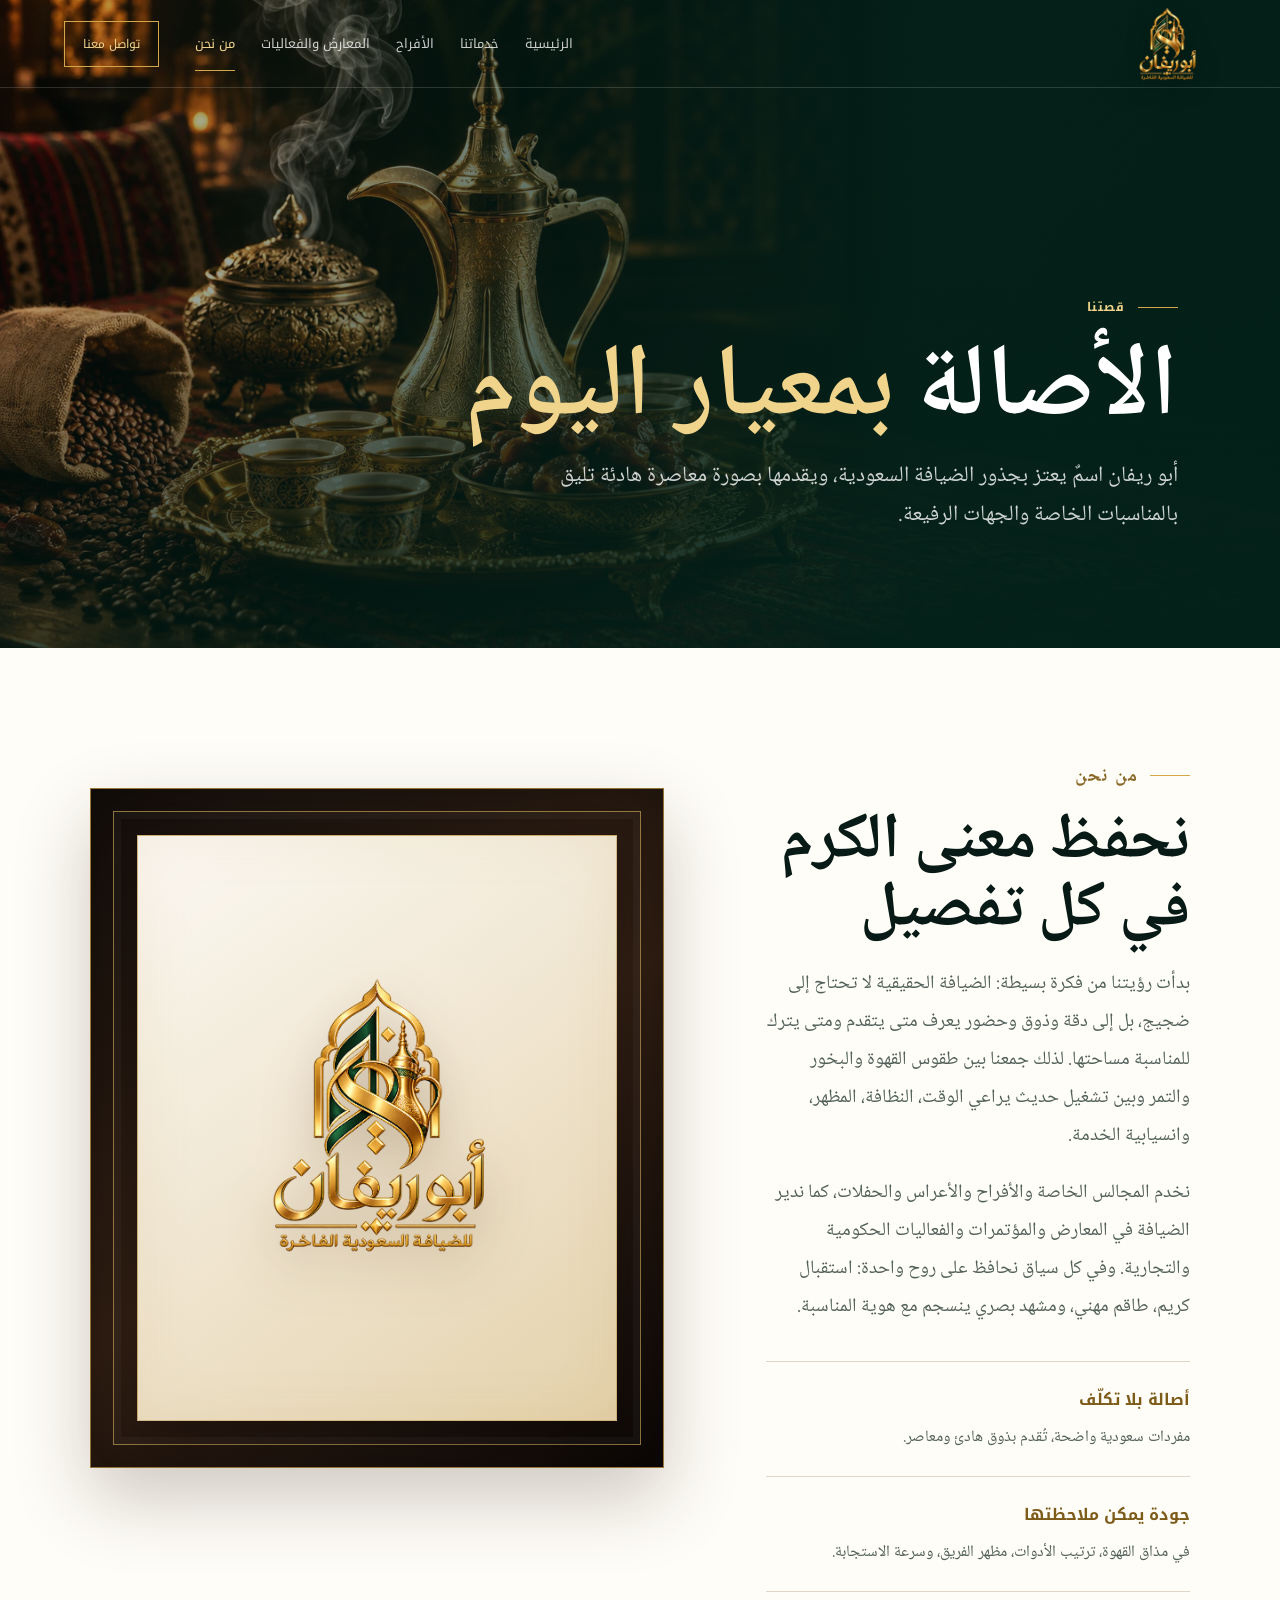
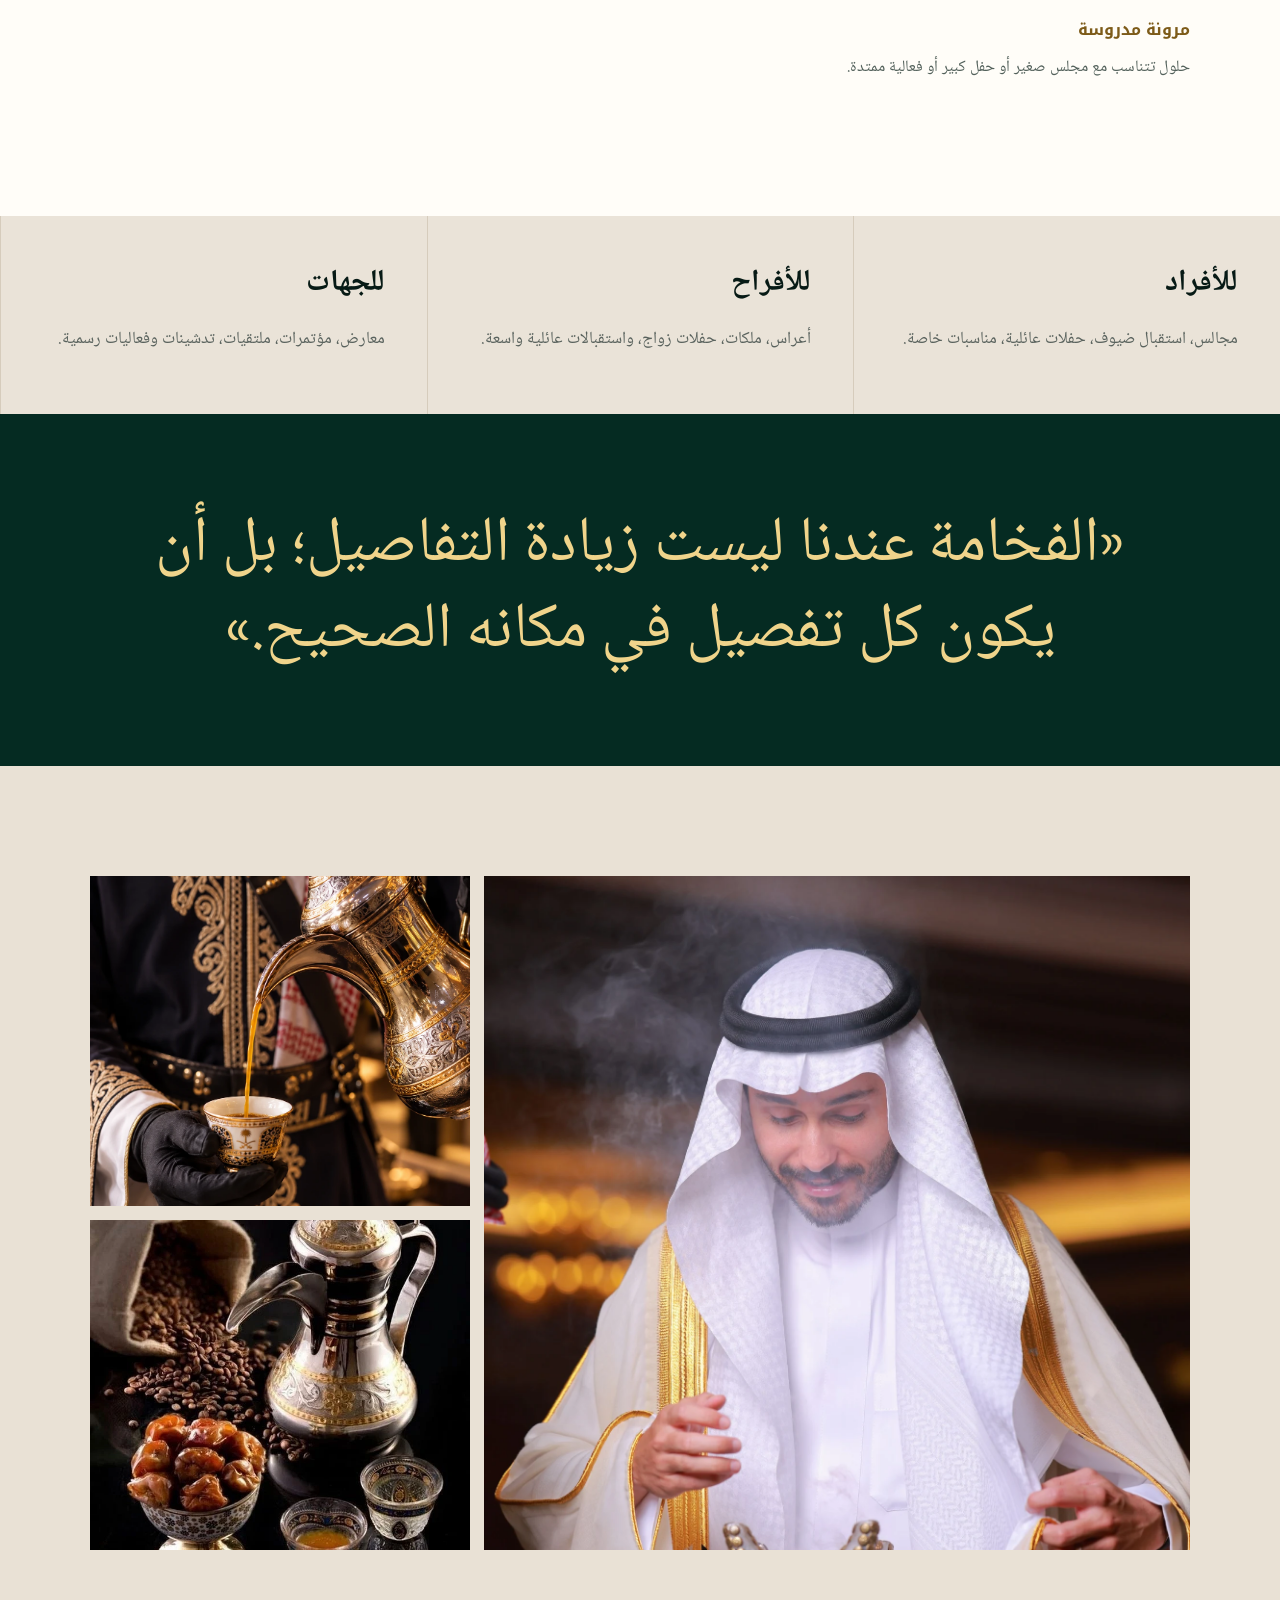
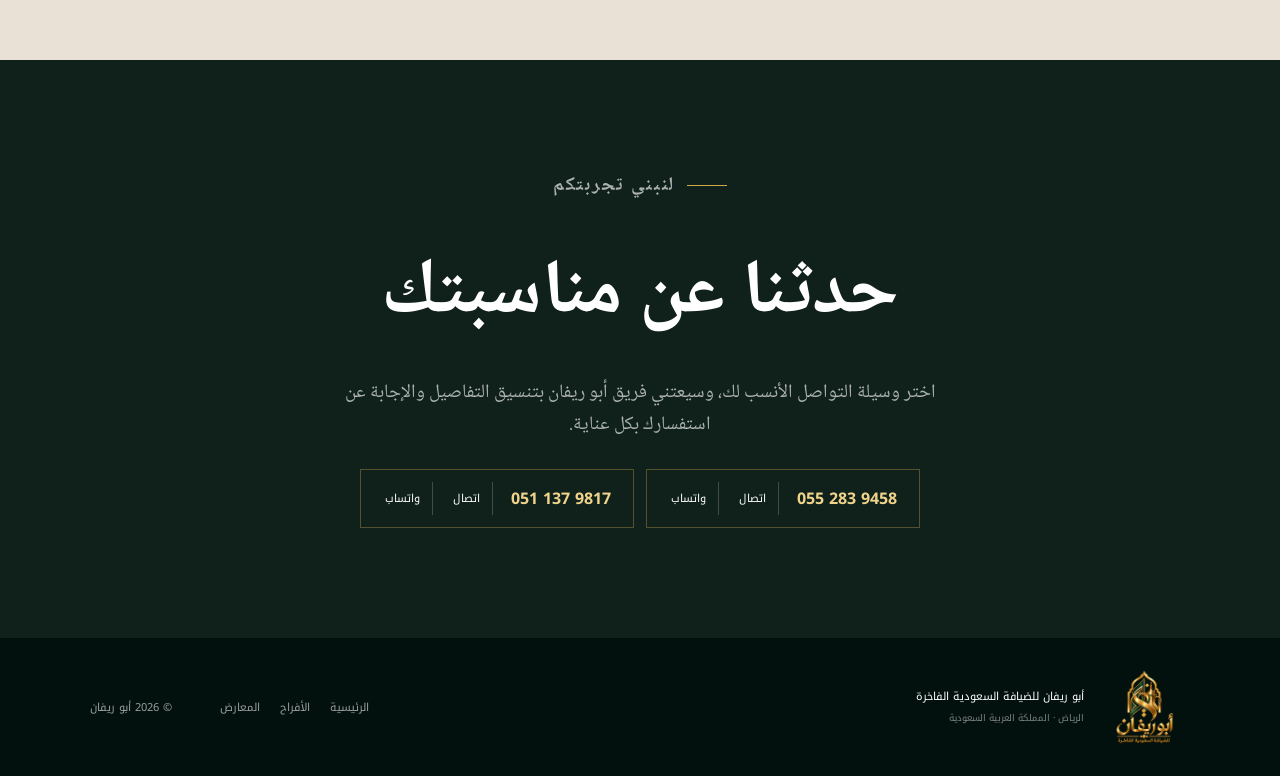
==== about.html @ 0c288d7b "Add website" ====
<!doctype html><html lang="ar" dir="rtl"><head><meta charset="utf-8"><meta name="viewport" content="width=device-width,initial-scale=1"><meta name="theme-color" content="#062b22"><title>من نحن | أبو ريفان</title><link rel="preconnect" href="https://fonts.googleapis.com"><link rel="preconnect" href="https://fonts.gstatic.com" crossorigin><link href="https://fonts.googleapis.com/css2?family=Noto+Kufi+Arabic:wght@400;500;600;700;800&family=Noto+Naskh+Arabic:wght@500;600;700&display=swap" rel="stylesheet"><link rel="stylesheet" href="style.css"></head><body class="inner-body">
<header class="site-header"><a class="brand" href="index.html"><img src="assets/abu-rivan-logo-transparent.png" alt="شعار أبو ريفان"><span>أبو ريفان<small>للضيافة السعودية الفاخرة</small></span></a><nav><a href="index.html">الرئيسية</a><a href="index.html#services">خدماتنا</a><a href="weddings.html">الأفراح</a><a href="events.html">المعارض والفعاليات</a><a class="active" href="about.html">من نحن</a></nav><a class="header-cta" href="#book">تواصل معنا</a><button class="menu-btn" aria-label="فتح القائمة" onclick="document.body.classList.toggle('menu-open')">☰</button></header>
<main><section class="inner-hero about-hero"><img src="assets/photos/about-hero-composite.webp" alt="مشهد ضيافة سعودي فاخر يجمع القهوة والتمر والبخور"><div class="inner-hero-content"><p class="eyebrow">قصتنا</p><h1>الأصالة <em>بمعيار اليوم</em></h1><p>أبو ريفان اسمٌ يعتز بجذور الضيافة السعودية، ويقدمها بصورة معاصرة هادئة تليق بالمناسبات الخاصة والجهات الرفيعة.</p></div></section>
<section class="editorial section-pad"><div class="editorial-copy"><p class="eyebrow dark">من نحن</p><h2>نحفظ معنى الكرم في كل تفصيل</h2><p>بدأت رؤيتنا من فكرة بسيطة: الضيافة الحقيقية لا تحتاج إلى ضجيج، بل إلى دقة وذوق وحضور يعرف متى يتقدم ومتى يترك للمناسبة مساحتها. لذلك جمعنا بين طقوس القهوة والبخور والتمر وبين تشغيل حديث يراعي الوقت، النظافة، المظهر، وانسيابية الخدمة.</p><p>نخدم المجالس الخاصة والأفراح والأعراس والحفلات، كما ندير الضيافة في المعارض والمؤتمرات والفعاليات الحكومية والتجارية. وفي كل سياق نحافظ على روح واحدة: استقبال كريم، طاقم مهني، ومشهد بصري ينسجم مع هوية المناسبة.</p><div class="feature-list"><article><h3>أصالة بلا تكلّف</h3><p>مفردات سعودية واضحة، تُقدم بذوق هادئ ومعاصر.</p></article><article><h3>جودة يمكن ملاحظتها</h3><p>في مذاق القهوة، ترتيب الأدوات، مظهر الفريق، وسرعة الاستجابة.</p></article><article><h3>مرونة مدروسة</h3><p>حلول تتناسب مع مجلس صغير أو حفل كبير أو فعالية ممتدة.</p></article></div></div><div class="editorial-photo about-logo-panel"><img src="assets/abu-rivan-logo-transparent.png" alt="شعار أبو ريفان"></div></section>
<section class="about-band"><article><h3>للأفراد</h3><p>مجالس، استقبال ضيوف، حفلات عائلية، مناسبات خاصة.</p></article><article><h3>للأفراح</h3><p>أعراس، ملكات، حفلات زواج، واستقبالات عائلية واسعة.</p></article><article><h3>للجهات</h3><p>معارض، مؤتمرات، ملتقيات، تدشينات وفعاليات رسمية.</p></article></section>
<section class="about-quote"><blockquote>«الفخامة عندنا ليست زيادة التفاصيل؛ بل أن يكون كل تفصيل في مكانه الصحيح.»</blockquote></section>
<section class="page-gallery about-gallery section-pad"><img src="assets/photos/team.webp" alt="ضيف يتعطر بالبخور"><img src="assets/photos/about-gallery-coffee-service.webp" alt="صب القهوة السعودية"><img src="assets/photos/about-gallery-dallah.webp" alt="دلّة وقهوة وتمور"></section>
<section id="book" class="page-cta section-pad"><p class="eyebrow">لنبني تجربتكم</p><h2>حدثنا عن مناسبتك</h2><p>اختر وسيلة التواصل الأنسب لك، وسيعتني فريق أبو ريفان بتنسيق التفاصيل والإجابة عن استفسارك بكل عناية.</p><div class="dual-actions"><div class="number-group"><b dir="ltr">055 283 9458</b><a href="tel:+966552839458">اتصال</a><a href="https://wa.me/966552839458">واتساب</a></div><div class="number-group"><b dir="ltr">051 137 9817</b><a href="tel:+966511379817">اتصال</a><a href="https://wa.me/966511379817">واتساب</a></div></div></section></main>
<footer><div class="footer-brand"><img src="assets/abu-rivan-logo-transparent.png" alt=""><p>أبو ريفان للضيافة السعودية الفاخرة<br><small>الرياض · المملكة العربية السعودية</small></p></div><div><a href="index.html">الرئيسية</a><a href="weddings.html">الأفراح</a><a href="events.html">المعارض</a></div><p>© 2026 أبو ريفان</p></footer><div class="mobile-contact"><a href="tel:+966552839458"><b>اتصال</b><span dir="ltr">055 283 9458</span></a><a href="https://wa.me/966552839458"><b>واتساب</b><span dir="ltr">055 283 9458</span></a><a href="tel:+966511379817"><b>اتصال</b><span dir="ltr">051 137 9817</span></a><a href="https://wa.me/966511379817"><b>واتساب</b><span dir="ltr">051 137 9817</span></a></div></body></html>
---- style.css ----
:root{--emerald:#052b22;--emerald2:#0a3d31;--ink:#071a15;--gold:#d3a84d;--gold2:#f0d48b;--ivory:#f6f1e8;--paper:#fffdf8;--muted:#6d746f;--kufi:"Noto Kufi Arabic",sans-serif;--naskh:"Noto Naskh Arabic",serif}*{box-sizing:border-box}html{scroll-behavior:smooth}body{margin:0;background:var(--ivory);color:var(--ink);font-family:var(--kufi);font-size:16px;overflow-x:hidden}a{color:inherit;text-decoration:none}img{display:block;max-width:100%}.site-header{height:88px;position:absolute;z-index:20;top:0;right:0;left:0;display:flex;align-items:center;padding:0 clamp(24px,5vw,80px);border-bottom:1px solid rgba(255,255,255,.15);color:#fff}.brand{display:flex;align-items:center;gap:12px;margin-left:auto}.brand img{width:64px;height:64px;object-fit:contain;filter:drop-shadow(0 7px 12px rgba(0,0,0,.35))}.brand span{font-size:17px;font-weight:800;line-height:1.35}.brand small{display:block;color:var(--gold2);font-size:9px;font-weight:500}.site-header nav{display:flex;gap:26px;font-size:13px}.site-header nav a{opacity:.78;position:relative}.site-header nav a:hover,.site-header nav a.active{opacity:1;color:var(--gold2)}.site-header nav a.active:after{content:"";position:absolute;right:0;left:0;bottom:-15px;height:1px;background:var(--gold)}.header-cta{border:1px solid var(--gold);color:var(--gold2);padding:11px 18px;margin-right:36px;font-size:12px}.menu-btn{display:none;background:none;border:0;color:#fff;font-size:26px}.hero{height:min(920px,100vh);min-height:720px;background:var(--emerald);color:#fff;position:relative;overflow:hidden}.hero-photo{position:absolute;inset:0;width:100%;height:100%;object-fit:cover;object-position:41% 24%;filter:saturate(.86) contrast(1.08)}.hero-shade{position:absolute;inset:0;background:linear-gradient(90deg,rgba(1,16,12,.08),rgba(2,24,18,.5) 42%,rgba(3,34,26,.97) 78%),linear-gradient(0deg,rgba(2,25,19,.68),transparent 52%)}.hero-content{position:absolute;z-index:2;top:50%;right:clamp(28px,8vw,135px);width:min(690px,55vw);transform:translateY(-42%)}.eyebrow{margin:0 0 14px;color:var(--gold2);font-size:12px;font-weight:700;letter-spacing:.1em}.eyebrow:before{content:"";display:inline-block;width:40px;height:1px;background:var(--gold);vertical-align:middle;margin-left:12px}.eyebrow.dark{color:#8b6a29}.hero h1,.inner-hero h1{font-family:var(--naskh);font-size:clamp(64px,8vw,124px);line-height:.82;margin:0;font-weight:600}.hero h1 em,.inner-hero h1 em{font-style:normal;color:var(--gold2)}.hero-copy{font-family:var(--naskh);font-size:22px;line-height:1.8;max-width:590px;color:rgba(255,255,255,.82);margin:32px 0}.hero-actions{display:flex;gap:12px}.btn{display:inline-flex;align-items:center;justify-content:center;min-height:52px;padding:0 28px;font-size:13px;font-weight:700}.btn-gold{background:linear-gradient(135deg,var(--gold2),var(--gold));color:#183127}.btn-ghost{border:1px solid rgba(255,255,255,.42);color:#fff}.hero-notes{display:flex;gap:26px;margin-top:34px;color:rgba(255,255,255,.64);font-size:11px}.hero-notes span:before{content:"◆";color:var(--gold);margin-left:8px;font-size:7px}.hero-seal{position:absolute;z-index:3;left:clamp(20px,4vw,70px);bottom:66px;width:210px;text-align:center}.hero-seal:before{content:"";position:absolute;inset:15px;border:1px solid rgba(211,168,77,.42);border-radius:50%;box-shadow:0 0 0 18px rgba(5,43,34,.25);z-index:-1}.hero-seal img{height:168px;width:100%;object-fit:contain;filter:drop-shadow(0 12px 18px rgba(0,0,0,.55))}.hero-seal span{font-size:9px;color:var(--gold2)}.scroll-hint{position:absolute;z-index:2;bottom:24px;right:50%;font-size:9px;color:rgba(255,255,255,.52)}.scroll-hint b{color:var(--gold);margin-right:8px}.section-pad{padding:110px clamp(24px,7vw,118px)}.intro{display:grid;grid-template-columns:1fr 1fr;gap:10vw;align-items:end;background:var(--paper)}.intro h2,.section-head h2,.promise h2,.contact h2,.editorial h2{font-family:var(--naskh);font-size:clamp(42px,5vw,72px);line-height:1.06;margin:0}.intro>p,.section-head>p{font-family:var(--naskh);font-size:20px;line-height:1.9;color:#53605a;margin:0}.services{background:var(--emerald);color:#fff}.section-head{display:flex;justify-content:space-between;align-items:end;gap:50px;margin-bottom:50px}.section-head h2{font-size:clamp(42px,5vw,68px)}.section-head>p{max-width:480px;color:rgba(255,255,255,.62)}.service-grid{display:grid;grid-template-columns:repeat(3,1fr);gap:18px}.service-card{position:relative;min-height:570px;overflow:hidden;background:#08241d}.service-card:after{content:"";position:absolute;inset:0;background:linear-gradient(0deg,rgba(2,22,17,.97),rgba(2,22,17,.08) 70%)}.service-card img{position:absolute;inset:0;width:100%;height:100%;object-fit:cover;filter:saturate(.86) contrast(1.06);transition:transform .7s ease}.service-card:hover img{transform:scale(1.035)}.service-overlay{position:absolute;z-index:2;right:30px;left:30px;bottom:28px}.service-overlay>span{color:var(--gold2);font-size:11px}.service-overlay h3{font-family:var(--naskh);font-size:31px;line-height:1.25;margin:7px 0}.service-overlay p{font-family:var(--naskh);font-size:17px;line-height:1.65;color:rgba(255,255,255,.75);margin:0}.service-overlay a{display:inline-block;margin-top:14px;color:var(--gold2);font-size:11px}.promise{display:grid;grid-template-columns:1.05fr .95fr;gap:8vw;align-items:center;background:var(--paper)}.promise-photo{height:710px;position:relative}.promise-photo:before{content:"";position:absolute;inset:-20px 25px 20px -20px;border:1px solid var(--gold)}.promise-photo img{width:100%;height:100%;object-fit:cover;position:relative}.promise-photo span{position:absolute;bottom:0;right:0;background:var(--emerald);color:var(--gold2);padding:20px 26px;font-size:11px}.promise-copy>p:not(.eyebrow){font-family:var(--naskh);font-size:19px;line-height:1.95;color:#4f5d57}.promise-copy ul{list-style:none;padding:0;display:grid;grid-template-columns:1fr 1fr;gap:14px}.promise-copy li{border-bottom:1px solid #d9d0c1;padding:12px 0;font-size:13px}.promise-copy li:before{content:"◇";color:#9e772e;margin-left:9px}.occasions-strip{display:flex;justify-content:center;gap:40px;align-items:center;background:#0c201b;color:#fff;padding:34px;font-family:var(--naskh);font-size:25px}.occasions-strip span{color:var(--gold);font-size:12px}.partners{background:#ebe5da}.section-head.light>p{color:#59625d}.logo-cloud{display:grid;grid-template-columns:repeat(6,1fr);gap:1px;background:#d8d0c2;border:1px solid #d8d0c2}.logo-cloud img{width:100%;height:160px;object-fit:contain;padding:28px;background:rgba(255,253,248,.88);mix-blend-mode:multiply;filter:saturate(.9)}.contact{background:linear-gradient(130deg,#062d24,#031913);color:#fff;display:grid;grid-template-columns:1.1fr .9fr;gap:8vw;align-items:center}.contact-brand{display:flex;gap:30px;align-items:center}.contact-brand img{width:190px;max-height:220px;object-fit:contain;filter:drop-shadow(0 18px 25px rgba(0,0,0,.5))}.contact h2{font-size:clamp(38px,4.5vw,64px)}.contact-brand p:last-child{font-family:var(--naskh);font-size:18px;color:rgba(255,255,255,.68);line-height:1.8}.contact-lines{display:grid;gap:14px}.contact-lines article{border:1px solid rgba(211,168,77,.35);padding:22px;display:flex;align-items:center;justify-content:space-between}.contact-lines strong{font-size:23px;color:var(--gold2)}.contact-lines article div{display:flex;gap:8px}.contact-lines a{font-size:11px;border:1px solid rgba(255,255,255,.28);padding:10px 13px}.contact-lines a.wa{background:#197f58;border-color:#197f58}footer{background:#03110e;color:rgba(255,255,255,.6);padding:32px clamp(24px,7vw,118px);display:grid;grid-template-columns:1fr auto auto;gap:48px;align-items:center;font-size:11px}.footer-brand{display:flex;gap:14px;align-items:center}.footer-brand img{width:60px;height:60px;object-fit:contain}.footer-brand p{margin:0;color:#fff}.footer-brand small{color:rgba(255,255,255,.48)}footer>div:nth-child(2){display:flex;gap:20px}.mobile-contact{display:none}
.inner-body{background:var(--paper)}.inner-hero{height:72vh;min-height:620px;position:relative;background:var(--emerald);color:#fff;display:flex;align-items:flex-end;padding:0 clamp(24px,8vw,130px) 90px;overflow:hidden}.inner-hero>img{position:absolute;inset:0;width:100%;height:100%;object-fit:cover}.inner-hero:after{content:"";position:absolute;inset:0;background:linear-gradient(90deg,rgba(3,24,18,.2),rgba(3,34,26,.92) 72%),linear-gradient(0deg,rgba(3,24,18,.76),transparent 60%)}.inner-hero-content{position:relative;z-index:2;max-width:780px}.inner-hero h1{font-size:clamp(62px,8vw,112px)}.inner-hero p:last-child{font-family:var(--naskh);font-size:22px;line-height:1.8;color:rgba(255,255,255,.8);max-width:650px}.editorial{display:grid;grid-template-columns:.85fr 1.15fr;gap:8vw;align-items:start;background:var(--paper)}.editorial-copy p{font-family:var(--naskh);font-size:19px;line-height:2;color:#52605a}.editorial-photo{height:680px;position:sticky;top:30px}.editorial-photo img{width:100%;height:100%;object-fit:cover}.feature-list{display:grid;margin-top:35px}.feature-list article{padding:22px 0;border-top:1px solid #ded6c9}.feature-list h3{margin:0 0 7px;font-size:16px;color:#7d5b19}.feature-list p{font-size:16px;margin:0}.steps{background:var(--emerald);color:#fff}.steps .section-head>p{color:rgba(255,255,255,.65)}.steps-grid{display:grid;grid-template-columns:repeat(4,1fr);border-top:1px solid rgba(211,168,77,.35)}.steps-grid article{padding:36px 28px;border-left:1px solid rgba(211,168,77,.25)}.steps-grid article:last-child{border-left:0}.steps-grid span{color:var(--gold);font-size:11px}.steps-grid h3{font-family:var(--naskh);font-size:28px;margin:12px 0}.steps-grid p{font-family:var(--naskh);font-size:17px;line-height:1.7;color:rgba(255,255,255,.66)}.page-gallery{display:grid;grid-template-columns:1.3fr .7fr;grid-template-rows:330px 330px;gap:14px;background:#e9e1d5}.page-gallery img{width:100%;height:100%;object-fit:cover}.page-gallery img:first-child{grid-row:1/3}.page-cta{background:#10211b;color:#fff;text-align:center}.page-cta h2{font-family:var(--naskh);font-size:clamp(43px,6vw,78px);margin:0 0 16px}.page-cta p{font-family:var(--naskh);font-size:19px;color:rgba(255,255,255,.65);margin:0 auto 28px;max-width:650px}.dual-actions{display:flex;justify-content:center;gap:12px;flex-wrap:wrap}.number-group{border:1px solid rgba(211,168,77,.35);padding:12px;display:flex;gap:8px;align-items:center}.number-group b{padding:0 10px;color:var(--gold2)}.number-group a{border-right:1px solid rgba(255,255,255,.2);padding:6px 12px;font-size:11px}.about-band{display:grid;grid-template-columns:repeat(3,1fr);background:#eae3d8}.about-band article{padding:42px;border-left:1px solid #d6ccbc}.about-band h3{font-family:var(--naskh);font-size:30px;margin:0 0 8px}.about-band p{font-family:var(--naskh);font-size:17px;line-height:1.7;color:#59625d}.about-quote{background:var(--emerald);color:#fff;text-align:center;padding:90px 20px}.about-quote blockquote{font-family:var(--naskh);font-size:clamp(36px,5vw,66px);line-height:1.35;max-width:980px;margin:0 auto;color:var(--gold2)}
@media(max-width:1100px){.site-header nav{display:none}.menu-open .site-header nav{display:flex;position:absolute;top:88px;right:0;left:0;padding:24px;flex-direction:column;background:#04261e}.header-cta{margin-right:auto}.menu-btn{display:block;margin-right:15px}.hero-content{width:66vw}.service-grid{grid-template-columns:repeat(2,1fr)}.logo-cloud{grid-template-columns:repeat(4,1fr)}.contact{grid-template-columns:1fr}.steps-grid{grid-template-columns:repeat(2,1fr)}}
@media(max-width:700px){body{padding-bottom:92px}.site-header{height:74px;padding:0 16px}.brand img{width:50px;height:50px}.brand span{font-size:14px}.brand small{font-size:7px}.header-cta{display:none}.menu-open .site-header nav{top:74px}.hero{min-height:780px;height:100svh}.hero-photo{object-position:42% center}.hero-shade{background:linear-gradient(0deg,rgba(2,26,20,.98),rgba(2,26,20,.73) 57%,rgba(2,26,20,.15))}.hero-content{right:22px;left:22px;top:auto;bottom:110px;transform:none;width:auto}.hero h1,.inner-hero h1{font-size:56px;line-height:.92}.hero-copy{font-size:18px;line-height:1.65;margin:20px 0}.hero-actions{flex-direction:column;align-items:stretch}.hero-notes{display:none}.hero-seal{width:105px;left:18px;top:92px;bottom:auto}.hero-seal img{height:90px}.hero-seal span,.scroll-hint{display:none}.section-pad{padding:74px 20px}.intro{grid-template-columns:1fr;gap:24px}.intro h2,.section-head h2,.promise h2,.contact h2,.editorial h2{font-size:42px}.intro>p,.section-head>p{font-size:18px}.section-head{display:block}.section-head>p{margin-top:18px}.service-grid{grid-template-columns:1fr}.service-card{min-height:510px}.promise{grid-template-columns:1fr}.promise-photo{height:520px}.promise-copy ul{grid-template-columns:1fr}.occasions-strip{flex-direction:column;gap:10px;font-size:22px}.logo-cloud{grid-template-columns:repeat(2,1fr)}.logo-cloud img{height:120px;padding:19px}.contact-brand{display:block}.contact-brand img{width:145px;margin:0 auto 25px}.contact-lines article{display:block}.contact-lines article div{margin-top:14px}.contact-lines a{flex:1;text-align:center}footer{grid-template-columns:1fr;text-align:center;gap:22px}.footer-brand{justify-content:center}footer>div:nth-child(2){justify-content:center;flex-wrap:wrap}.mobile-contact{display:grid;grid-template-columns:repeat(4,1fr);position:fixed;z-index:50;bottom:0;right:0;left:0;background:#031a14;border-top:1px solid rgba(211,168,77,.35);padding:7px}.mobile-contact a{font-size:9px;color:#fff;text-align:center;border-left:1px solid rgba(255,255,255,.1);padding:6px 2px}.mobile-contact b{display:block;color:var(--gold2)}.mobile-contact span{font-size:8px}.inner-hero{height:78svh;min-height:620px;padding:0 22px 70px}.inner-hero>img{object-position:center}.inner-hero p:last-child{font-size:18px}.editorial{grid-template-columns:1fr}.editorial-photo{height:520px;position:relative;top:auto}.steps-grid{grid-template-columns:1fr}.steps-grid article{border-left:0;border-bottom:1px solid rgba(211,168,77,.2)}.page-gallery{grid-template-columns:1fr;grid-template-rows:380px 260px 260px}.page-gallery img:first-child{grid-row:auto}.about-band{grid-template-columns:1fr}.about-band article{border-left:0;border-bottom:1px solid #d6ccbc}.dual-actions{display:grid}.number-group{justify-content:space-between}.eyebrow{font-size:10px}}
@media(prefers-reduced-motion:reduce){html{scroll-behavior:auto}.service-card img{transition:none}}
.logo-cloud img[src*="ejad-tech"]{background:rgba(255,253,248,.88);mix-blend-mode:multiply;filter:saturate(.9);padding:28px}
@media(max-width:700px){.logo-cloud img[src*="ejad-tech"]{padding:19px}}
.hero-photo{object-position:58% 24%}
@media(max-width:700px){.hero-photo{object-position:58% center}}
.about-hero>img{object-position:center 58%}
.about-hero .eyebrow{margin-bottom:clamp(24px,2.6vw,40px)}
.about-logo-panel{position:relative;overflow:hidden;padding:clamp(58px,8vw,112px);background:radial-gradient(circle at 50% 42%,rgba(211,168,77,.16),transparent 43%),linear-gradient(145deg,#150f0b 0%,#342115 52%,#0e0907 100%);border:1px solid rgba(211,168,77,.66);box-shadow:0 30px 70px rgba(52,34,14,.24),inset 0 0 70px rgba(0,0,0,.38)}
.about-logo-panel:before{content:"";position:absolute;inset:22px;border:1px solid rgba(226,186,99,.6);box-shadow:inset 0 0 0 7px rgba(255,249,236,.035);pointer-events:none}
.about-logo-panel:after{content:"";position:absolute;inset:46px;background:linear-gradient(145deg,rgba(255,253,248,.98),rgba(236,217,178,.96));border:1px solid rgba(181,133,48,.54);box-shadow:0 18px 45px rgba(0,0,0,.27),inset 0 0 55px rgba(188,140,54,.1);pointer-events:none}
.about-logo-panel img{position:relative;z-index:1;width:76%;height:76%;margin:12% auto;object-fit:contain;filter:drop-shadow(0 20px 24px rgba(81,49,10,.25))}
.about-gallery img:first-child{object-position:center 30%}
.about-gallery img:nth-child(2){object-position:center 48%}
.about-gallery img:nth-child(3){object-position:center 58%}
@media(max-width:700px){.about-hero>img{object-position:42% center}.about-hero .eyebrow{margin-bottom:20px}.about-logo-panel{padding:46px 28px}.about-logo-panel:before{inset:12px}.about-logo-panel:after{inset:25px}.about-logo-panel img{width:82%;height:82%;margin:9% auto}.about-gallery img:first-child{object-position:center 24%}}
.logo-cloud{display:flex;flex-wrap:wrap;justify-content:center;gap:1px}
.logo-cloud img{width:auto;flex:0 0 calc((100% - 5px)/6);max-width:calc((100% - 5px)/6);object-position:center}
@media(max-width:1100px){.logo-cloud img{flex-basis:calc((100% - 3px)/4);max-width:calc((100% - 3px)/4)}}
@media(max-width:700px){.logo-cloud img{flex-basis:calc((100% - 1px)/2);max-width:calc((100% - 1px)/2)}}
.brand img{width:98px;height:74px}.brand span{display:none}.footer-brand img{width:92px;height:74px}
@media(max-width:700px){.brand img{width:82px;height:62px}}
.contact-lines article{display:grid;grid-template-columns:1fr auto;gap:14px 20px}.contact-lines article>span{grid-column:1/-1;color:var(--gold2);font-size:10px;letter-spacing:.06em}.contact-lines article>div{justify-self:end}
@media(max-width:700px){.contact-lines article{display:grid;grid-template-columns:1fr}.contact-lines article>span{grid-column:auto}.contact-lines article>div{justify-self:stretch;margin-top:0}}
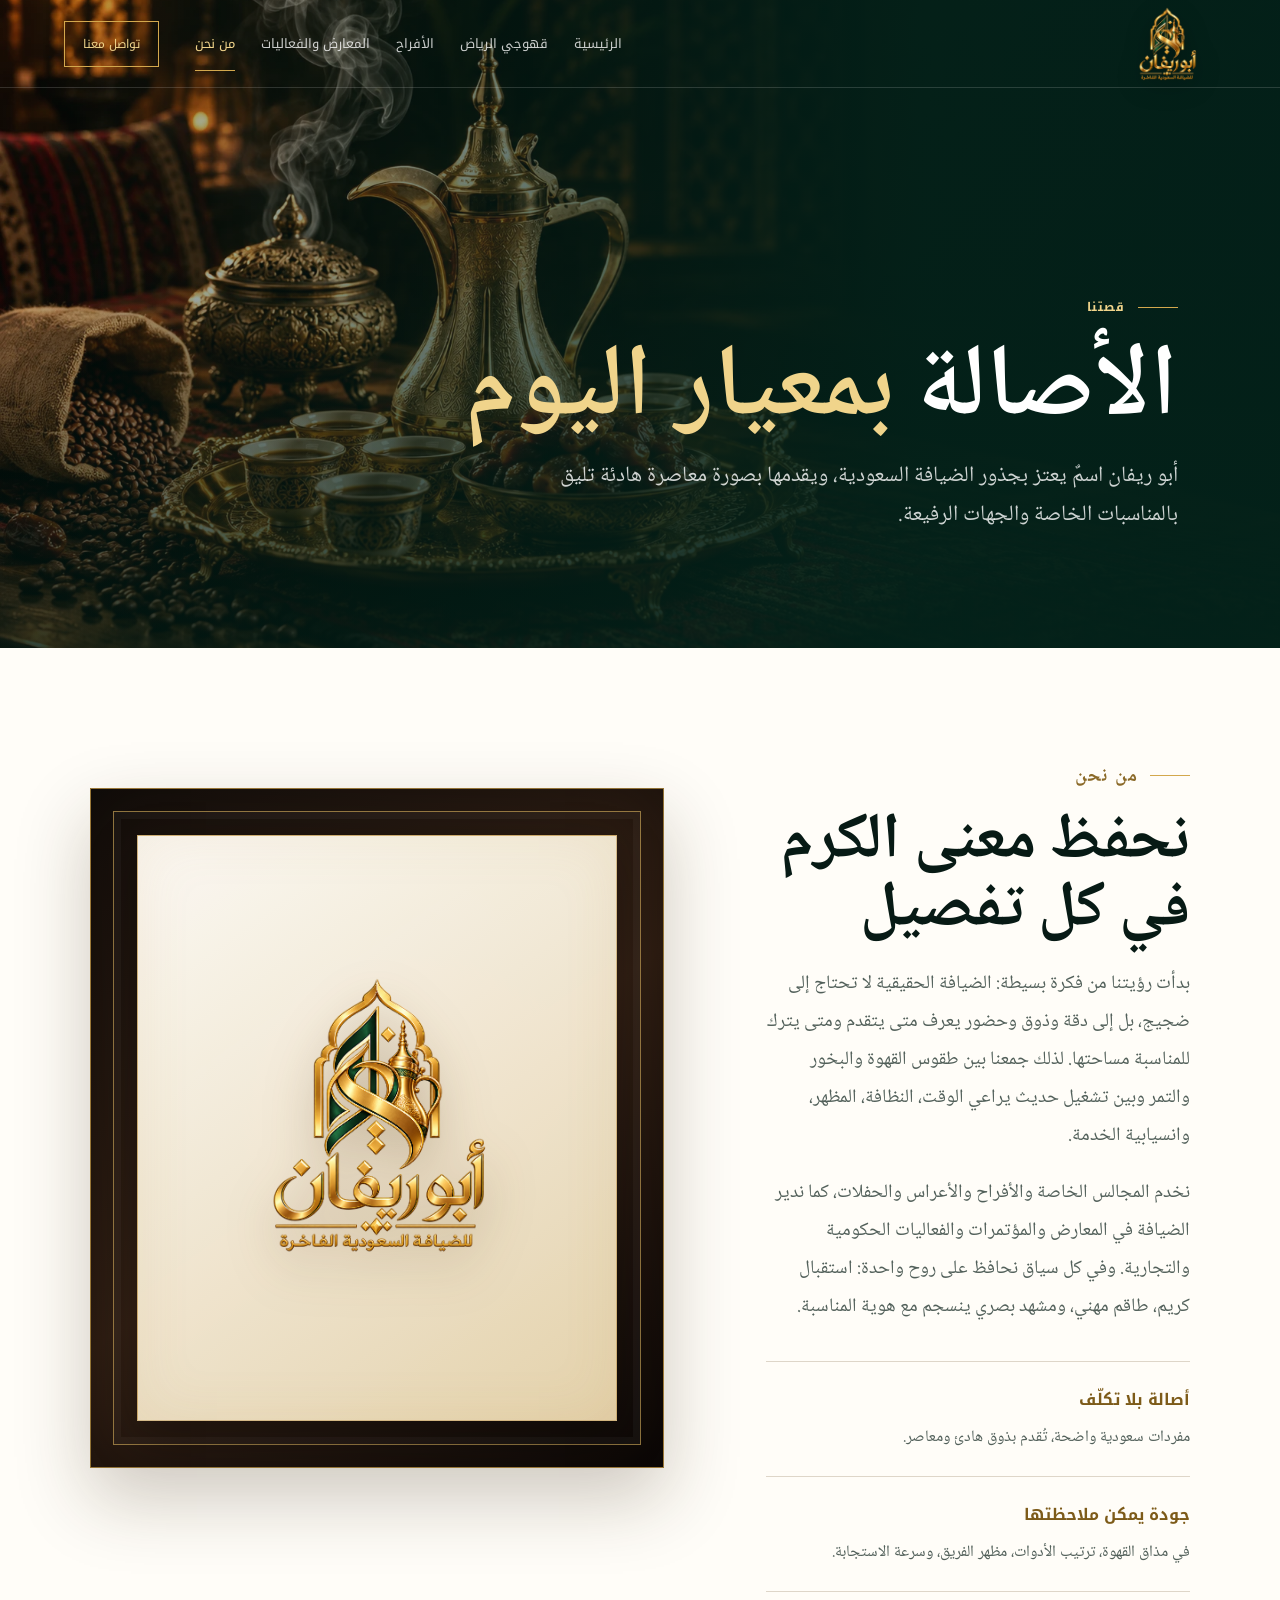
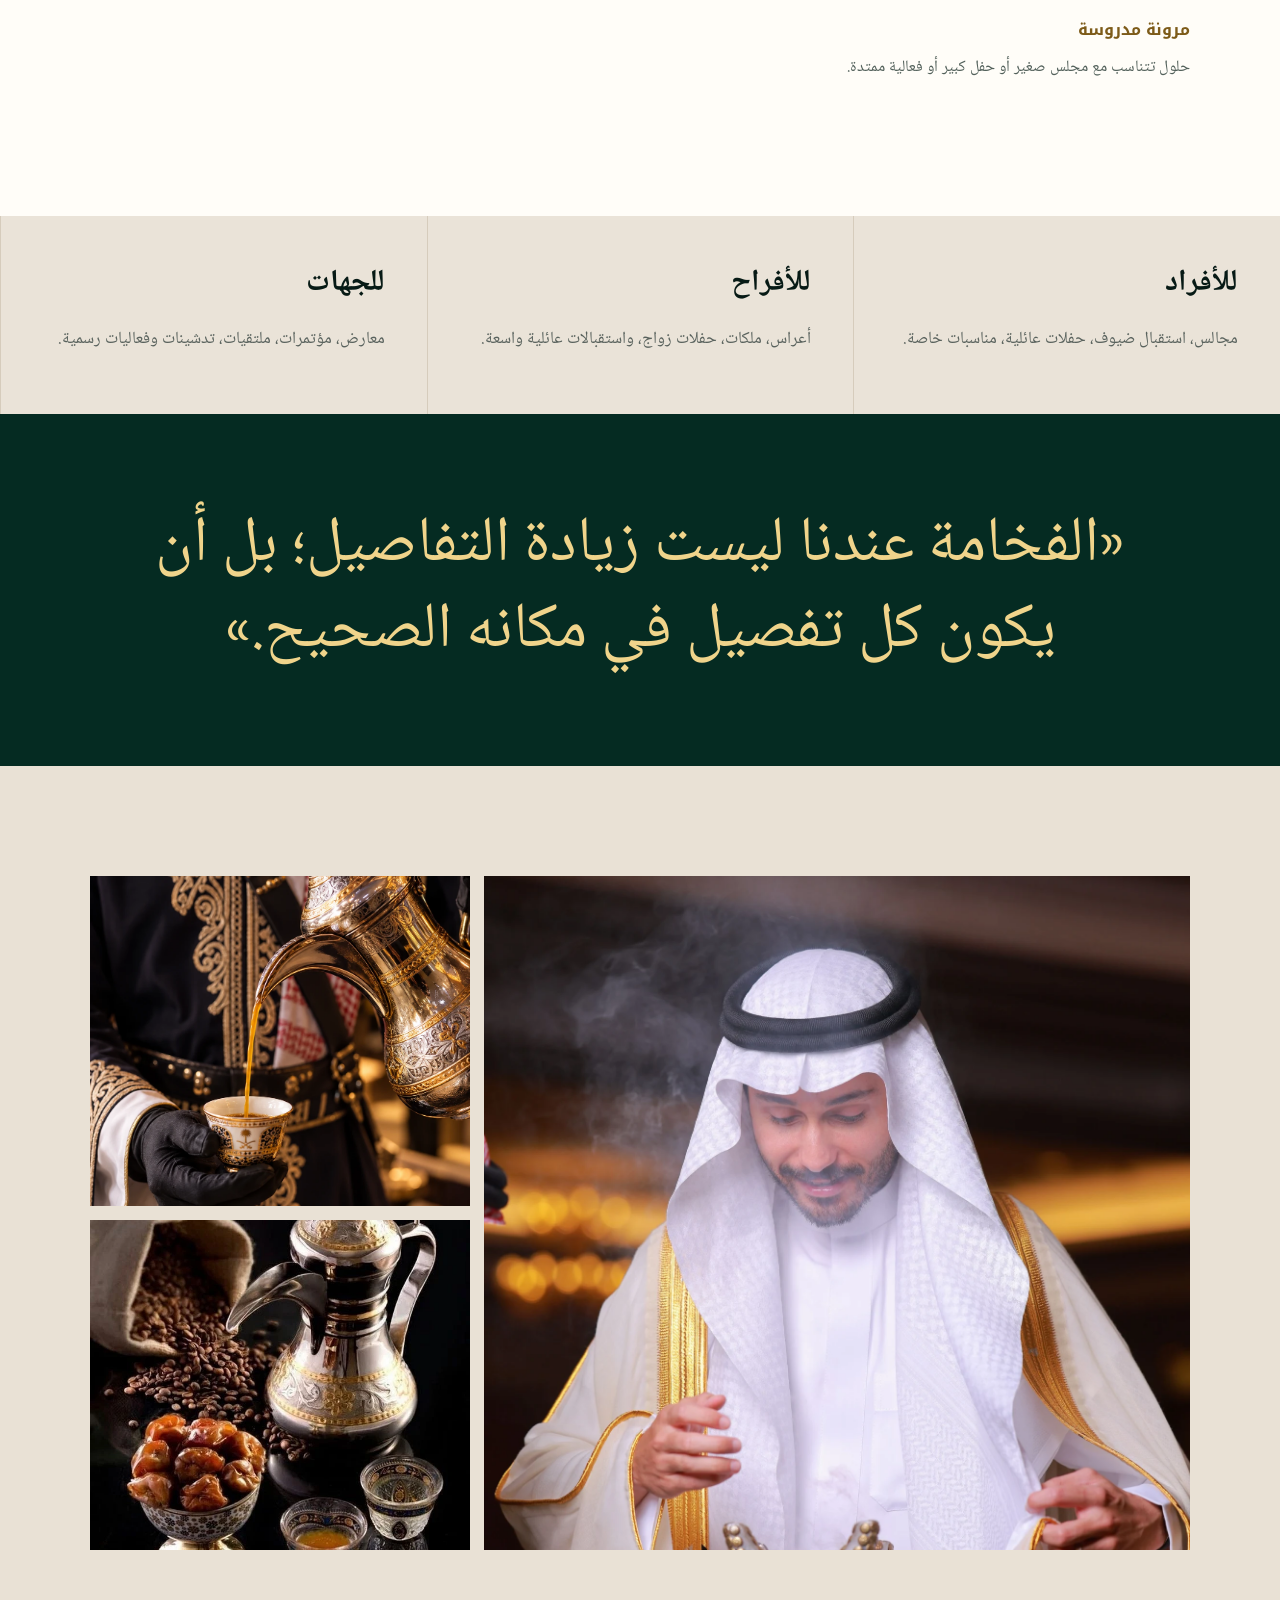
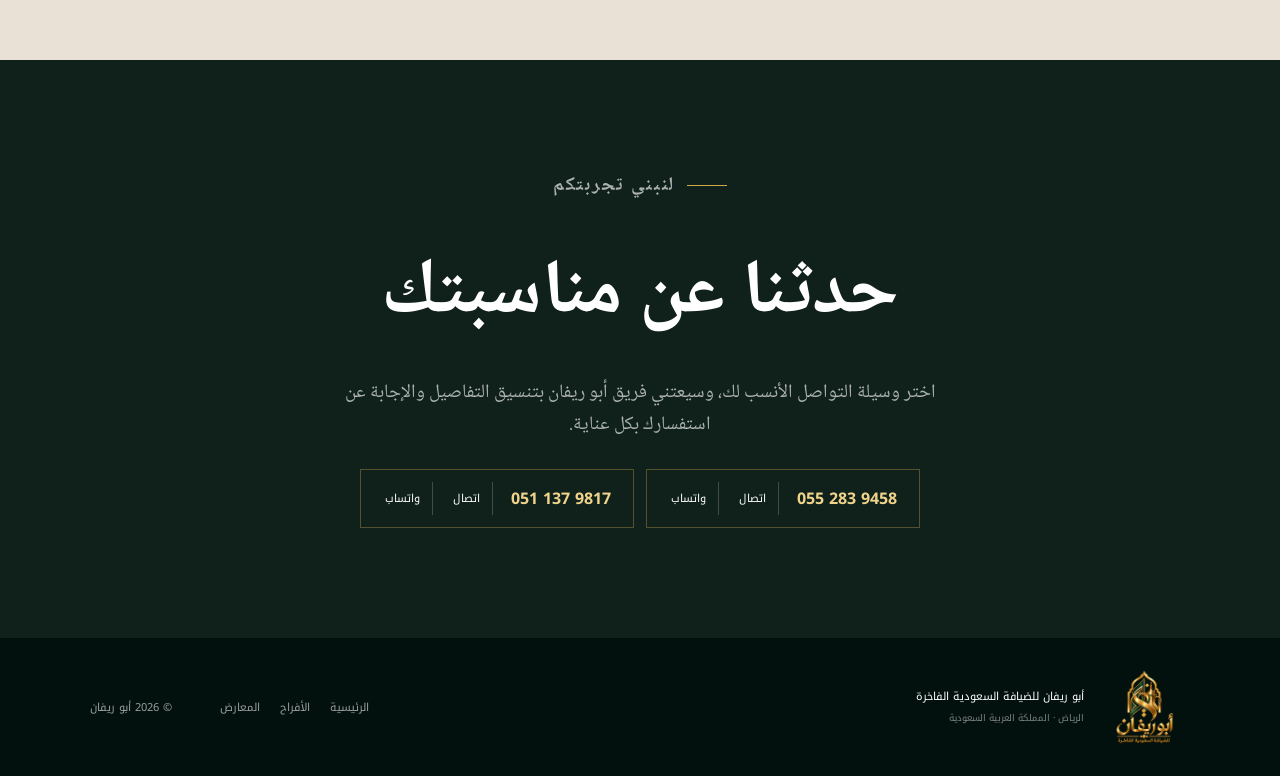
==== commit 1b167d1f: "Add Riyadh coffee service landing page" ====
--- a/about.html
+++ b/about.html
@@ -1,9 +1,61 @@
-<!doctype html><html lang="ar" dir="rtl"><head><meta charset="utf-8"><meta name="viewport" content="width=device-width,initial-scale=1"><meta name="theme-color" content="#062b22"><title>من نحن | أبو ريفان</title><link rel="preconnect" href="https://fonts.googleapis.com"><link rel="preconnect" href="https://fonts.gstatic.com" crossorigin><link href="https://fonts.googleapis.com/css2?family=Noto+Kufi+Arabic:wght@400;500;600;700;800&family=Noto+Naskh+Arabic:wght@500;600;700&display=swap" rel="stylesheet"><link rel="stylesheet" href="style.css"></head><body class="inner-body">
-<header class="site-header"><a class="brand" href="index.html"><img src="assets/abu-rivan-logo-transparent.png" alt="شعار أبو ريفان"><span>أبو ريفان<small>للضيافة السعودية الفاخرة</small></span></a><nav><a href="index.html">الرئيسية</a><a href="index.html#services">خدماتنا</a><a href="weddings.html">الأفراح</a><a href="events.html">المعارض والفعاليات</a><a class="active" href="about.html">من نحن</a></nav><a class="header-cta" href="#book">تواصل معنا</a><button class="menu-btn" aria-label="فتح القائمة" onclick="document.body.classList.toggle('menu-open')">☰</button></header>
+<!doctype html><html lang="ar" dir="rtl"><head>
+  <!-- Google tag (gtag.js) -->
+  <script async src="https://www.googletagmanager.com/gtag/js?id=AW-18488200665"></script>
+  <script>
+    window.dataLayer = window.dataLayer || [];
+    function gtag(){dataLayer.push(arguments);}
+    gtag('js', new Date());
+    gtag('config', 'AW-18488200665');
+  </script>
+<meta charset="utf-8"><meta name="viewport" content="width=device-width,initial-scale=1"><meta name="theme-color" content="#062b22">
+  <link rel="icon" href="/favicon.ico" sizes="any">
+  <link rel="icon" type="image/png" sizes="32x32" href="/favicon-32x32.png">
+  <link rel="apple-touch-icon" sizes="180x180" href="/apple-touch-icon.png">
+  <link rel="manifest" href="/site.webmanifest">
+  <meta name="description" content="تعرف على أبو ريفان للضيافة السعودية الفاخرة في الرياض وخبرتنا في القهوة السعودية والصبابين وخدمات الأفراح والمعارض والمؤتمرات والفعاليات.">
+  <meta name="robots" content="index,follow,max-image-preview:large">
+  <link rel="canonical" href="https://aborevan.com/about.html">
+  <meta property="og:locale" content="ar_SA">
+  <meta property="og:type" content="website">
+  <meta property="og:site_name" content="أبو ريفان للضيافة">
+  <meta property="og:title" content="من نحن | أبو ريفان للضيافة بالرياض">
+  <meta property="og:description" content="تعرف على أبو ريفان للضيافة السعودية الفاخرة في الرياض وخبرتنا في القهوة السعودية والصبابين وخدمات الأفراح والمعارض والمؤتمرات والفعاليات.">
+  <meta property="og:url" content="https://aborevan.com/about.html">
+  <meta property="og:image" content="https://aborevan.com/assets/abu-rivan-logo-transparent.png">
+  <meta name="twitter:card" content="summary_large_image">
+  <meta name="twitter:title" content="من نحن | أبو ريفان للضيافة بالرياض">
+  <meta name="twitter:description" content="تعرف على أبو ريفان للضيافة السعودية الفاخرة في الرياض وخبرتنا في القهوة السعودية والصبابين وخدمات الأفراح والمعارض والمؤتمرات والفعاليات.">
+  <meta name="twitter:image" content="https://aborevan.com/assets/abu-rivan-logo-transparent.png"><title>من نحن | أبو ريفان للضيافة بالرياض</title><link rel="preconnect" href="https://fonts.googleapis.com"><link rel="preconnect" href="https://fonts.gstatic.com" crossorigin><link href="https://fonts.googleapis.com/css2?family=Noto+Kufi+Arabic:wght@400;500;600;700;800&family=Noto+Naskh+Arabic:wght@500;600;700&display=swap" rel="stylesheet"><link rel="stylesheet" href="style.css"></head><body class="inner-body">
+<header class="site-header"><a class="brand" href="index.html"><img src="assets/abu-rivan-logo-transparent.png" alt="شعار أبو ريفان"><span>أبو ريفان<small>للضيافة السعودية الفاخرة</small></span></a><nav><a href="index.html">الرئيسية</a><a href="qahwaji-riyadh.html">قهوجي الرياض</a><a href="weddings.html">الأفراح</a><a href="events.html">المعارض والفعاليات</a><a class="active" href="about.html">من نحن</a></nav><a class="header-cta" href="#book">تواصل معنا</a><button class="menu-btn" aria-label="فتح القائمة" onclick="document.body.classList.toggle('menu-open')">☰</button></header>
 <main><section class="inner-hero about-hero"><img src="assets/photos/about-hero-composite.webp" alt="مشهد ضيافة سعودي فاخر يجمع القهوة والتمر والبخور"><div class="inner-hero-content"><p class="eyebrow">قصتنا</p><h1>الأصالة <em>بمعيار اليوم</em></h1><p>أبو ريفان اسمٌ يعتز بجذور الضيافة السعودية، ويقدمها بصورة معاصرة هادئة تليق بالمناسبات الخاصة والجهات الرفيعة.</p></div></section>
 <section class="editorial section-pad"><div class="editorial-copy"><p class="eyebrow dark">من نحن</p><h2>نحفظ معنى الكرم في كل تفصيل</h2><p>بدأت رؤيتنا من فكرة بسيطة: الضيافة الحقيقية لا تحتاج إلى ضجيج، بل إلى دقة وذوق وحضور يعرف متى يتقدم ومتى يترك للمناسبة مساحتها. لذلك جمعنا بين طقوس القهوة والبخور والتمر وبين تشغيل حديث يراعي الوقت، النظافة، المظهر، وانسيابية الخدمة.</p><p>نخدم المجالس الخاصة والأفراح والأعراس والحفلات، كما ندير الضيافة في المعارض والمؤتمرات والفعاليات الحكومية والتجارية. وفي كل سياق نحافظ على روح واحدة: استقبال كريم، طاقم مهني، ومشهد بصري ينسجم مع هوية المناسبة.</p><div class="feature-list"><article><h3>أصالة بلا تكلّف</h3><p>مفردات سعودية واضحة، تُقدم بذوق هادئ ومعاصر.</p></article><article><h3>جودة يمكن ملاحظتها</h3><p>في مذاق القهوة، ترتيب الأدوات، مظهر الفريق، وسرعة الاستجابة.</p></article><article><h3>مرونة مدروسة</h3><p>حلول تتناسب مع مجلس صغير أو حفل كبير أو فعالية ممتدة.</p></article></div></div><div class="editorial-photo about-logo-panel"><img src="assets/abu-rivan-logo-transparent.png" alt="شعار أبو ريفان"></div></section>
 <section class="about-band"><article><h3>للأفراد</h3><p>مجالس، استقبال ضيوف، حفلات عائلية، مناسبات خاصة.</p></article><article><h3>للأفراح</h3><p>أعراس، ملكات، حفلات زواج، واستقبالات عائلية واسعة.</p></article><article><h3>للجهات</h3><p>معارض، مؤتمرات، ملتقيات، تدشينات وفعاليات رسمية.</p></article></section>
 <section class="about-quote"><blockquote>«الفخامة عندنا ليست زيادة التفاصيل؛ بل أن يكون كل تفصيل في مكانه الصحيح.»</blockquote></section>
 <section class="page-gallery about-gallery section-pad"><img src="assets/photos/team.webp" alt="ضيف يتعطر بالبخور"><img src="assets/photos/about-gallery-coffee-service.webp" alt="صب القهوة السعودية"><img src="assets/photos/about-gallery-dallah.webp" alt="دلّة وقهوة وتمور"></section>
 <section id="book" class="page-cta section-pad"><p class="eyebrow">لنبني تجربتكم</p><h2>حدثنا عن مناسبتك</h2><p>اختر وسيلة التواصل الأنسب لك، وسيعتني فريق أبو ريفان بتنسيق التفاصيل والإجابة عن استفسارك بكل عناية.</p><div class="dual-actions"><div class="number-group"><b dir="ltr">055 283 9458</b><a href="tel:+966552839458">اتصال</a><a href="https://wa.me/966552839458">واتساب</a></div><div class="number-group"><b dir="ltr">051 137 9817</b><a href="tel:+966511379817">اتصال</a><a href="https://wa.me/966511379817">واتساب</a></div></div></section></main>
-<footer><div class="footer-brand"><img src="assets/abu-rivan-logo-transparent.png" alt=""><p>أبو ريفان للضيافة السعودية الفاخرة<br><small>الرياض · المملكة العربية السعودية</small></p></div><div><a href="index.html">الرئيسية</a><a href="weddings.html">الأفراح</a><a href="events.html">المعارض</a></div><p>© 2026 أبو ريفان</p></footer><div class="mobile-contact"><a href="tel:+966552839458"><b>اتصال</b><span dir="ltr">055 283 9458</span></a><a href="https://wa.me/966552839458"><b>واتساب</b><span dir="ltr">055 283 9458</span></a><a href="tel:+966511379817"><b>اتصال</b><span dir="ltr">051 137 9817</span></a><a href="https://wa.me/966511379817"><b>واتساب</b><span dir="ltr">051 137 9817</span></a></div></body></html>
+<footer><div class="footer-brand"><img src="assets/abu-rivan-logo-transparent.png" alt=""><p>أبو ريفان للضيافة السعودية الفاخرة<br><small>الرياض · المملكة العربية السعودية</small></p></div><div><a href="index.html">الرئيسية</a><a href="weddings.html">الأفراح</a><a href="events.html">المعارض</a></div><p>© 2026 أبو ريفان</p></footer><div class="mobile-contact"><a href="tel:+966552839458"><b>اتصال</b><span dir="ltr">055 283 9458</span></a><a href="https://wa.me/966552839458"><b>واتساب</b><span dir="ltr">055 283 9458</span></a><a href="tel:+966511379817"><b>اتصال</b><span dir="ltr">051 137 9817</span></a><a href="https://wa.me/966511379817"><b>واتساب</b><span dir="ltr">051 137 9817</span></a></div><script>
+(function () {
+  function trackConversionOnce(key, sendTo) {
+    var storageKey = 'aborevan_conversion_' + key;
+    try {
+      if (sessionStorage.getItem(storageKey)) return;
+      sessionStorage.setItem(storageKey, '1');
+    } catch (error) {
+      // Continue tracking when session storage is unavailable.
+    }
+    gtag('event', 'conversion', {'send_to': sendTo});
+  }
+
+  document.addEventListener('click', function (event) {
+    var link = event.target.closest('a[href]');
+    if (!link || typeof gtag !== 'function') return;
+    var href = link.getAttribute('href') || '';
+    if (href.indexOf('https://wa.me/') === 0 || href.indexOf('https://api.whatsapp.com/') === 0) {
+      trackConversionOnce('whatsapp', 'AW-18488200665/KplnCIGhto0dENmb7u9E');
+    } else if (href.indexOf('tel:') === 0) {
+      trackConversionOnce('phone', 'AW-18488200665/0BslCIShto0dENmb7u9E');
+    }
+  }, true);
+})();
+</script>
+</body></html>
--- a/style.css
+++ b/style.css
@@ -25,3 +25,5 @@
 @media(max-width:700px){.brand img{width:82px;height:62px}}
 .contact-lines article{display:grid;grid-template-columns:1fr auto;gap:14px 20px}.contact-lines article>span{grid-column:1/-1;color:var(--gold2);font-size:10px;letter-spacing:.06em}.contact-lines article>div{justify-self:end}
 @media(max-width:700px){.contact-lines article{display:grid;grid-template-columns:1fr}.contact-lines article>span{grid-column:auto}.contact-lines article>div{justify-self:stretch;margin-top:0}}
+.qahwaji-hero>img{object-position:center 54%}.text-link{display:inline-block;margin-top:13px;color:#8b6a29;font-size:11px;font-weight:700}.faq-section{display:grid;grid-template-columns:.72fr 1.28fr;gap:8vw;background:#efe8dc}.faq-section h2{font-family:var(--naskh);font-size:clamp(42px,5vw,68px);line-height:1.08;margin:0}.faq-intro{font-family:var(--naskh);font-size:19px;line-height:1.8;color:#59625d}.faq-list{border-top:1px solid #d2c6b4}.faq-list details{border-bottom:1px solid #d2c6b4;padding:23px 0}.faq-list summary{cursor:pointer;font-weight:700;color:#17372e;list-style:none}.faq-list summary::-webkit-details-marker{display:none}.faq-list summary:after{content:"+";float:left;color:#9e772e;font-size:22px}.faq-list details[open] summary:after{content:"−"}.faq-list p{font-family:var(--naskh);font-size:17px;line-height:1.85;color:#59625d;margin:15px 0 0}.faq-list details[open] summary{color:#8b6a29}
+@media(max-width:700px){.qahwaji-hero>img{object-position:48% center}.faq-section{grid-template-columns:1fr;gap:34px}.faq-section h2{font-size:42px}}
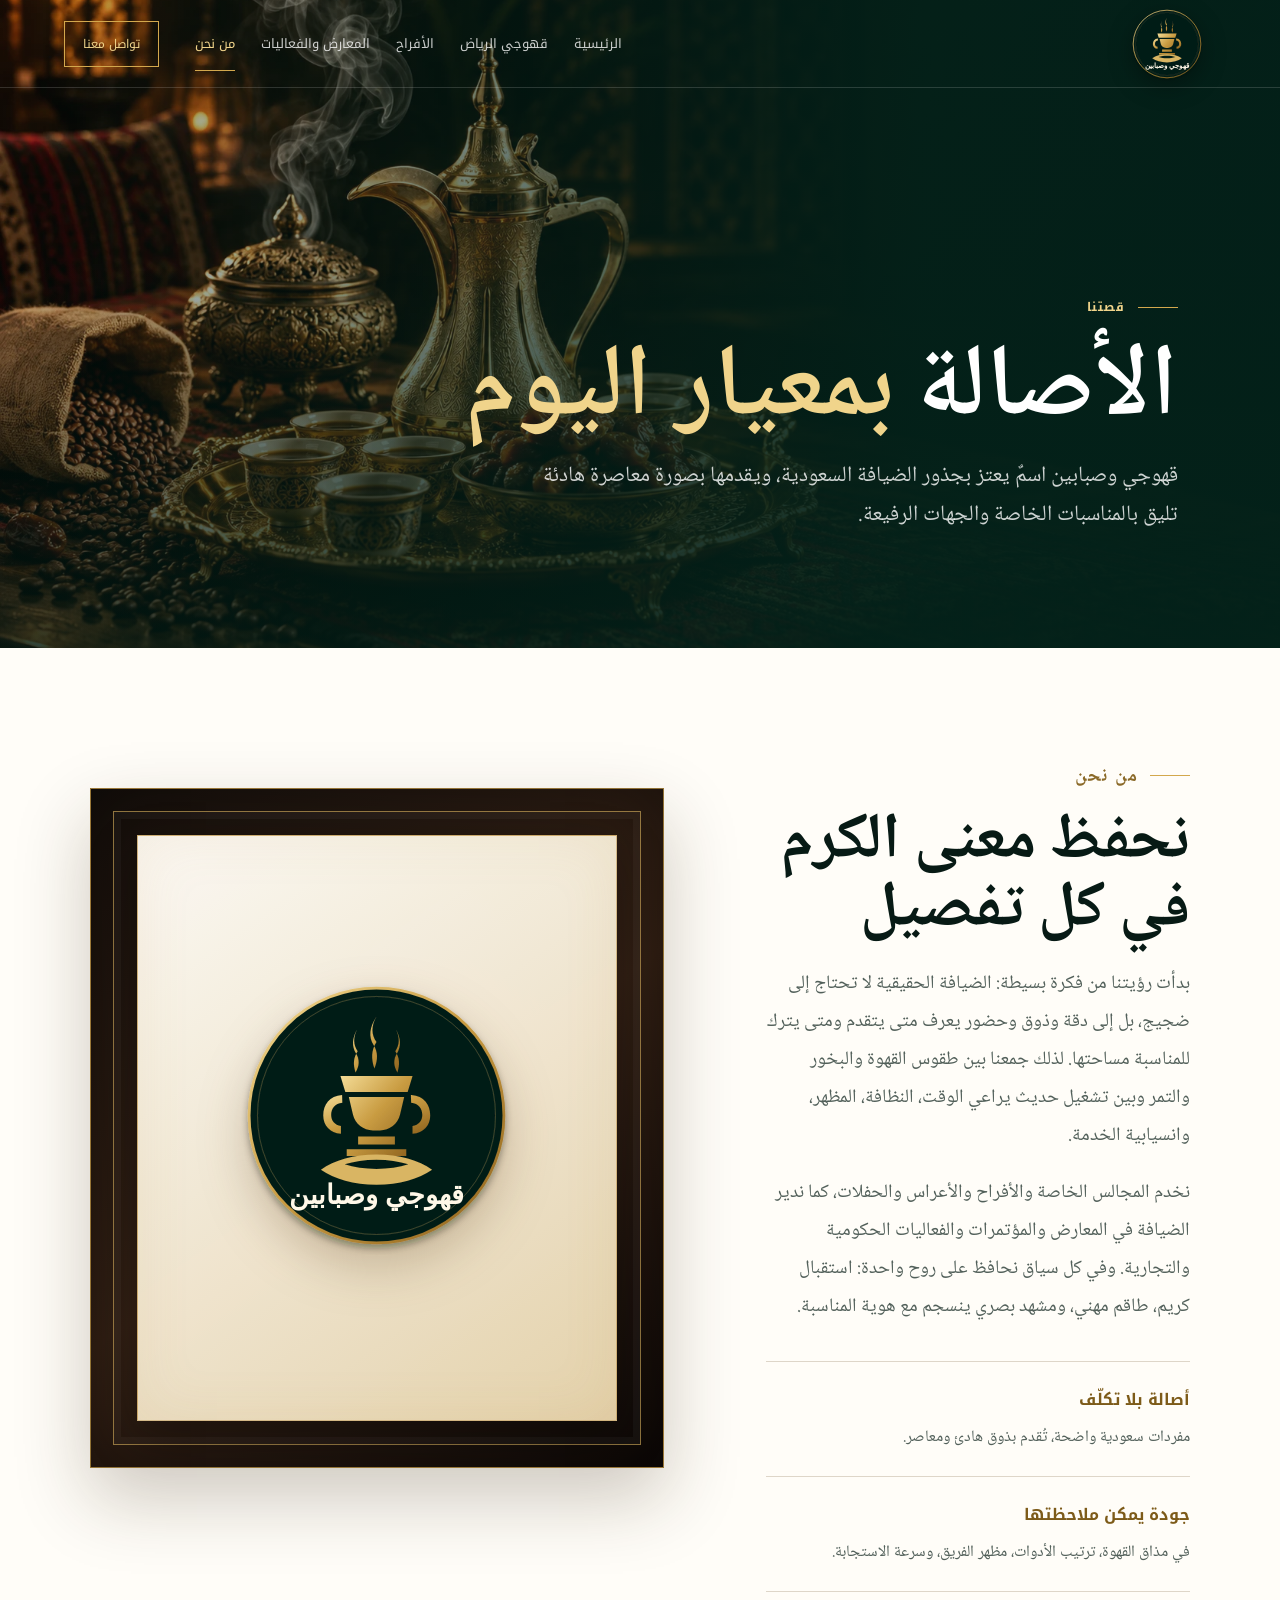
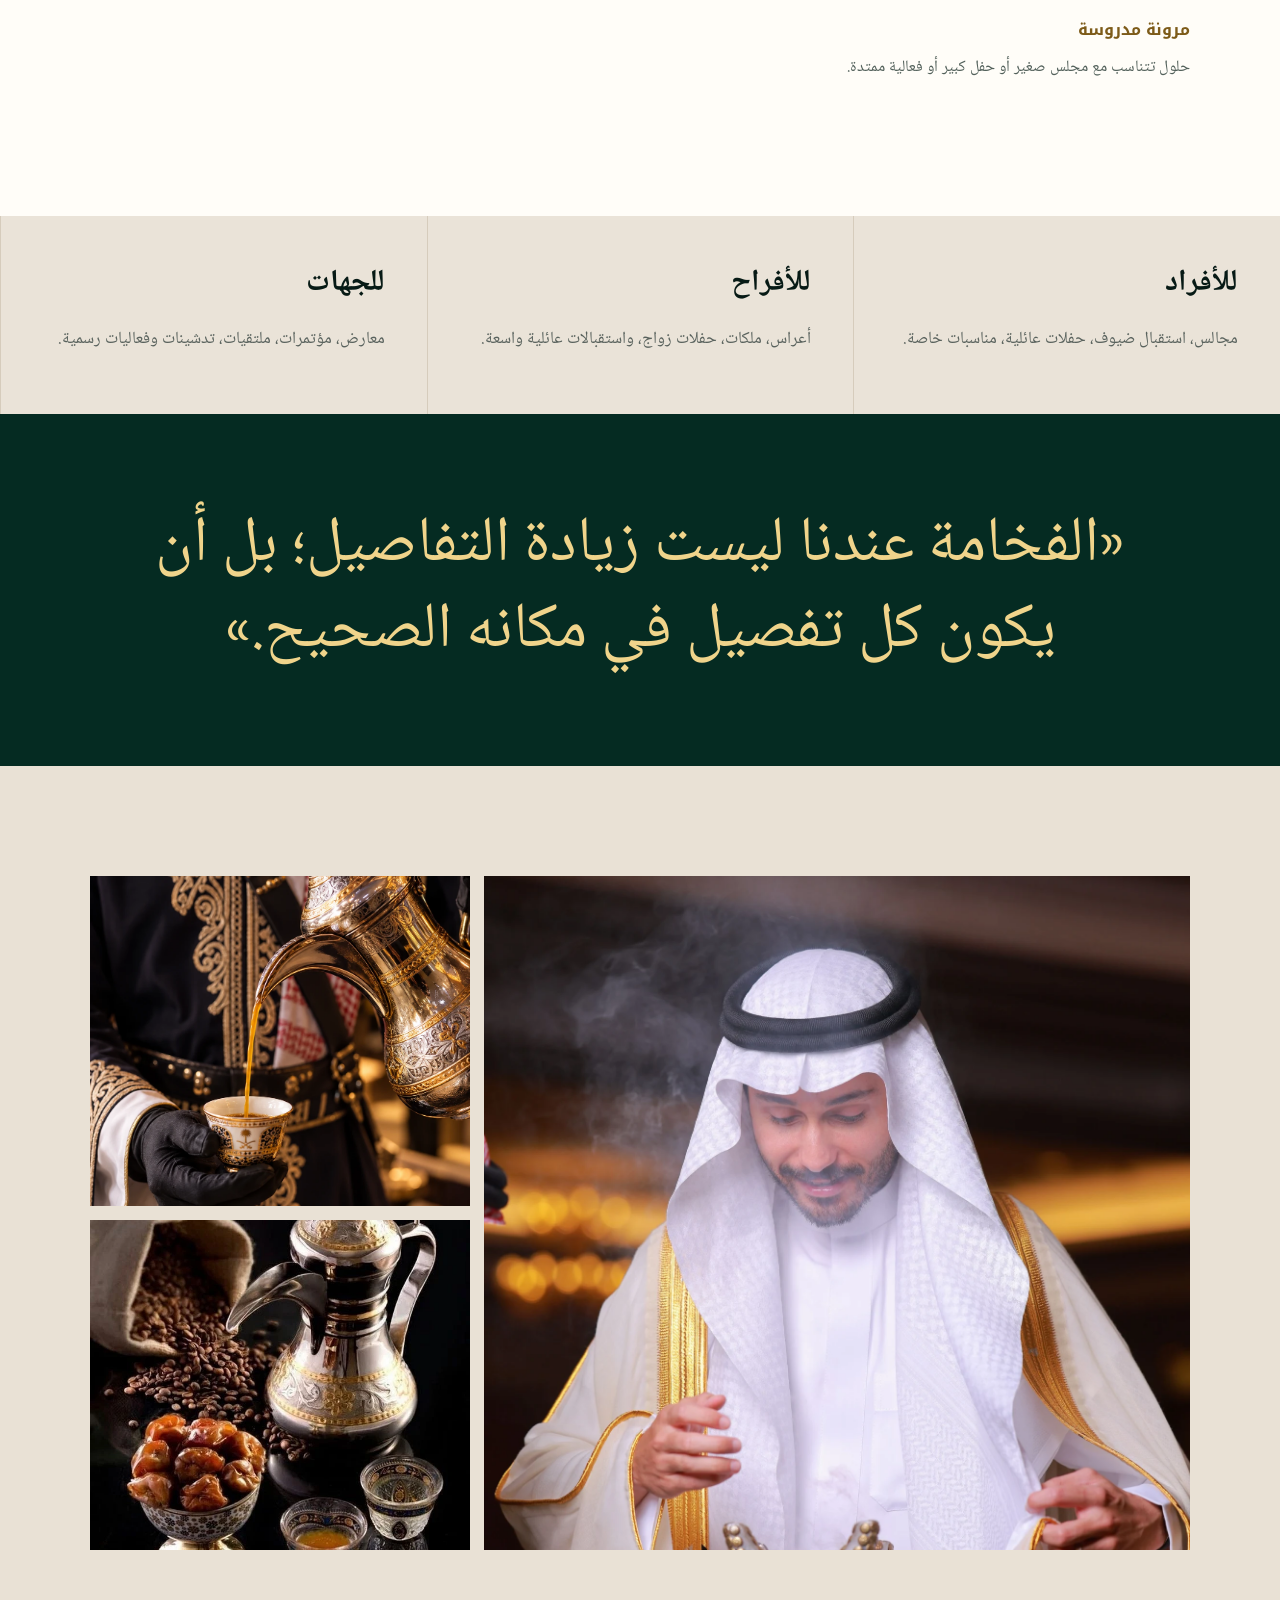
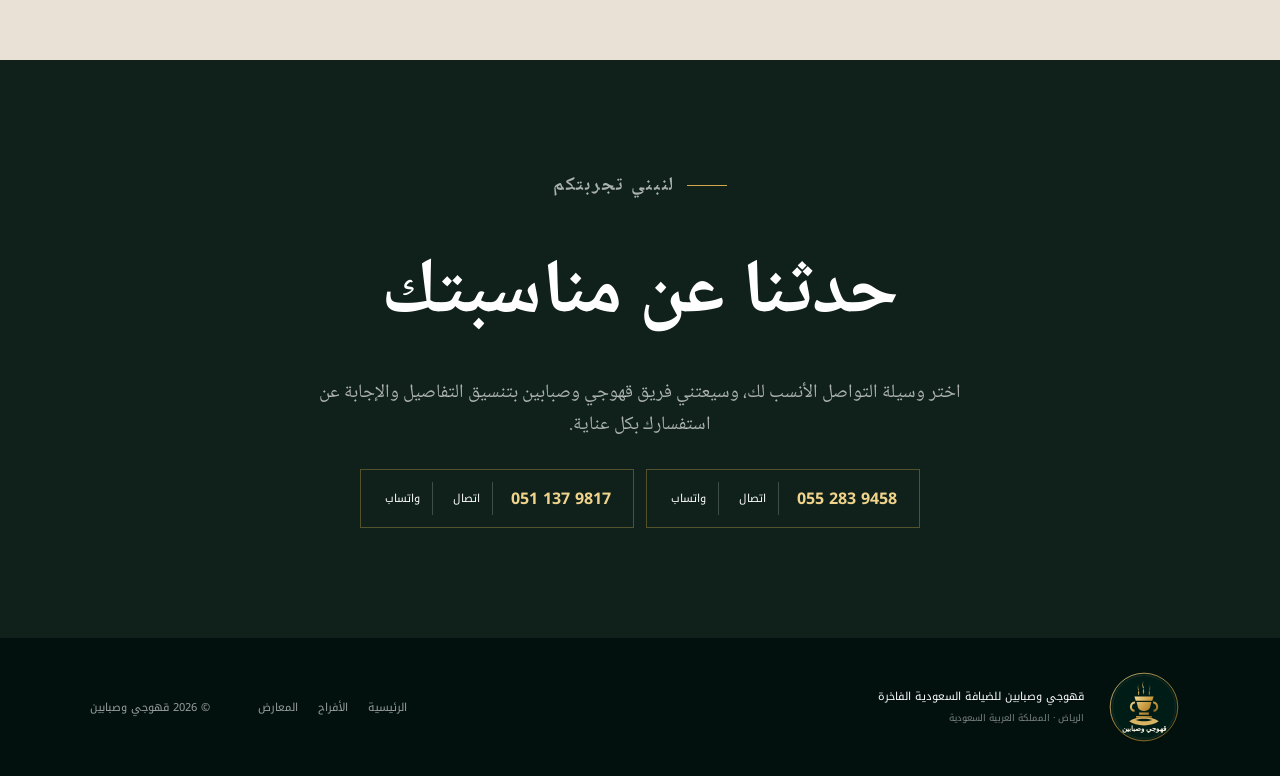
==== commit c2df9864: "Rebrand site as Qahwaji and Sababin" ====
--- a/about.html
+++ b/about.html
@@ -12,50 +12,28 @@
   <link rel="icon" type="image/png" sizes="32x32" href="/favicon-32x32.png">
   <link rel="apple-touch-icon" sizes="180x180" href="/apple-touch-icon.png">
   <link rel="manifest" href="/site.webmanifest">
-  <meta name="description" content="تعرف على أبو ريفان للضيافة السعودية الفاخرة في الرياض وخبرتنا في القهوة السعودية والصبابين وخدمات الأفراح والمعارض والمؤتمرات والفعاليات.">
+  <meta name="description" content="تعرف على قهوجي وصبابين للضيافة السعودية الفاخرة في الرياض وخبرتنا في القهوة السعودية والصبابين وخدمات الأفراح والمعارض والمؤتمرات والفعاليات.">
   <meta name="robots" content="index,follow,max-image-preview:large">
   <link rel="canonical" href="https://aborevan.com/about.html">
   <meta property="og:locale" content="ar_SA">
   <meta property="og:type" content="website">
-  <meta property="og:site_name" content="أبو ريفان للضيافة">
-  <meta property="og:title" content="من نحن | أبو ريفان للضيافة بالرياض">
-  <meta property="og:description" content="تعرف على أبو ريفان للضيافة السعودية الفاخرة في الرياض وخبرتنا في القهوة السعودية والصبابين وخدمات الأفراح والمعارض والمؤتمرات والفعاليات.">
+  <meta property="og:site_name" content="قهوجي وصبابين للضيافة">
+  <meta property="og:title" content="من نحن | قهوجي وصبابين للضيافة بالرياض">
+  <meta property="og:description" content="تعرف على قهوجي وصبابين للضيافة السعودية الفاخرة في الرياض وخبرتنا في القهوة السعودية والصبابين وخدمات الأفراح والمعارض والمؤتمرات والفعاليات.">
   <meta property="og:url" content="https://aborevan.com/about.html">
-  <meta property="og:image" content="https://aborevan.com/assets/abu-rivan-logo-transparent.png">
+  <meta property="og:image" content="https://aborevan.com/assets/qahwaji-sabbabin-logo.png">
   <meta name="twitter:card" content="summary_large_image">
-  <meta name="twitter:title" content="من نحن | أبو ريفان للضيافة بالرياض">
-  <meta name="twitter:description" content="تعرف على أبو ريفان للضيافة السعودية الفاخرة في الرياض وخبرتنا في القهوة السعودية والصبابين وخدمات الأفراح والمعارض والمؤتمرات والفعاليات.">
-  <meta name="twitter:image" content="https://aborevan.com/assets/abu-rivan-logo-transparent.png"><title>من نحن | أبو ريفان للضيافة بالرياض</title><link rel="preconnect" href="https://fonts.googleapis.com"><link rel="preconnect" href="https://fonts.gstatic.com" crossorigin><link href="https://fonts.googleapis.com/css2?family=Noto+Kufi+Arabic:wght@400;500;600;700;800&family=Noto+Naskh+Arabic:wght@500;600;700&display=swap" rel="stylesheet"><link rel="stylesheet" href="style.css"></head><body class="inner-body">
-<header class="site-header"><a class="brand" href="index.html"><img src="assets/abu-rivan-logo-transparent.png" alt="شعار أبو ريفان"><span>أبو ريفان<small>للضيافة السعودية الفاخرة</small></span></a><nav><a href="index.html">الرئيسية</a><a href="qahwaji-riyadh.html">قهوجي الرياض</a><a href="weddings.html">الأفراح</a><a href="events.html">المعارض والفعاليات</a><a class="active" href="about.html">من نحن</a></nav><a class="header-cta" href="#book">تواصل معنا</a><button class="menu-btn" aria-label="فتح القائمة" onclick="document.body.classList.toggle('menu-open')">☰</button></header>
-<main><section class="inner-hero about-hero"><img src="assets/photos/about-hero-composite.webp" alt="مشهد ضيافة سعودي فاخر يجمع القهوة والتمر والبخور"><div class="inner-hero-content"><p class="eyebrow">قصتنا</p><h1>الأصالة <em>بمعيار اليوم</em></h1><p>أبو ريفان اسمٌ يعتز بجذور الضيافة السعودية، ويقدمها بصورة معاصرة هادئة تليق بالمناسبات الخاصة والجهات الرفيعة.</p></div></section>
-<section class="editorial section-pad"><div class="editorial-copy"><p class="eyebrow dark">من نحن</p><h2>نحفظ معنى الكرم في كل تفصيل</h2><p>بدأت رؤيتنا من فكرة بسيطة: الضيافة الحقيقية لا تحتاج إلى ضجيج، بل إلى دقة وذوق وحضور يعرف متى يتقدم ومتى يترك للمناسبة مساحتها. لذلك جمعنا بين طقوس القهوة والبخور والتمر وبين تشغيل حديث يراعي الوقت، النظافة، المظهر، وانسيابية الخدمة.</p><p>نخدم المجالس الخاصة والأفراح والأعراس والحفلات، كما ندير الضيافة في المعارض والمؤتمرات والفعاليات الحكومية والتجارية. وفي كل سياق نحافظ على روح واحدة: استقبال كريم، طاقم مهني، ومشهد بصري ينسجم مع هوية المناسبة.</p><div class="feature-list"><article><h3>أصالة بلا تكلّف</h3><p>مفردات سعودية واضحة، تُقدم بذوق هادئ ومعاصر.</p></article><article><h3>جودة يمكن ملاحظتها</h3><p>في مذاق القهوة، ترتيب الأدوات، مظهر الفريق، وسرعة الاستجابة.</p></article><article><h3>مرونة مدروسة</h3><p>حلول تتناسب مع مجلس صغير أو حفل كبير أو فعالية ممتدة.</p></article></div></div><div class="editorial-photo about-logo-panel"><img src="assets/abu-rivan-logo-transparent.png" alt="شعار أبو ريفان"></div></section>
+  <meta name="twitter:title" content="من نحن | قهوجي وصبابين للضيافة بالرياض">
+  <meta name="twitter:description" content="تعرف على قهوجي وصبابين للضيافة السعودية الفاخرة في الرياض وخبرتنا في القهوة السعودية والصبابين وخدمات الأفراح والمعارض والمؤتمرات والفعاليات.">
+  <meta name="twitter:image" content="https://aborevan.com/assets/qahwaji-sabbabin-logo.png"><title>من نحن | قهوجي وصبابين للضيافة بالرياض</title><link rel="preconnect" href="https://fonts.googleapis.com"><link rel="preconnect" href="https://fonts.gstatic.com" crossorigin><link href="https://fonts.googleapis.com/css2?family=Noto+Kufi+Arabic:wght@400;500;600;700;800&family=Noto+Naskh+Arabic:wght@500;600;700&display=swap" rel="stylesheet"><link rel="stylesheet" href="style.css"></head><body class="inner-body">
+<header class="site-header"><a class="brand" href="index.html"><img src="assets/qahwaji-sabbabin-logo.svg" alt="شعار قهوجي وصبابين"><span>قهوجي وصبابين<small>للضيافة السعودية الفاخرة</small></span></a><nav><a href="index.html">الرئيسية</a><a href="qahwaji-riyadh.html">قهوجي الرياض</a><a href="weddings.html">الأفراح</a><a href="events.html">المعارض والفعاليات</a><a class="active" href="about.html">من نحن</a></nav><a class="header-cta" href="#book">تواصل معنا</a><button class="menu-btn" aria-label="فتح القائمة" onclick="document.body.classList.toggle('menu-open')">☰</button></header>
+<main><section class="inner-hero about-hero"><img src="assets/photos/about-hero-composite.webp" alt="مشهد ضيافة سعودي فاخر يجمع القهوة والتمر والبخور"><div class="inner-hero-content"><p class="eyebrow">قصتنا</p><h1>الأصالة <em>بمعيار اليوم</em></h1><p>قهوجي وصبابين اسمٌ يعتز بجذور الضيافة السعودية، ويقدمها بصورة معاصرة هادئة تليق بالمناسبات الخاصة والجهات الرفيعة.</p></div></section>
+<section class="editorial section-pad"><div class="editorial-copy"><p class="eyebrow dark">من نحن</p><h2>نحفظ معنى الكرم في كل تفصيل</h2><p>بدأت رؤيتنا من فكرة بسيطة: الضيافة الحقيقية لا تحتاج إلى ضجيج، بل إلى دقة وذوق وحضور يعرف متى يتقدم ومتى يترك للمناسبة مساحتها. لذلك جمعنا بين طقوس القهوة والبخور والتمر وبين تشغيل حديث يراعي الوقت، النظافة، المظهر، وانسيابية الخدمة.</p><p>نخدم المجالس الخاصة والأفراح والأعراس والحفلات، كما ندير الضيافة في المعارض والمؤتمرات والفعاليات الحكومية والتجارية. وفي كل سياق نحافظ على روح واحدة: استقبال كريم، طاقم مهني، ومشهد بصري ينسجم مع هوية المناسبة.</p><div class="feature-list"><article><h3>أصالة بلا تكلّف</h3><p>مفردات سعودية واضحة، تُقدم بذوق هادئ ومعاصر.</p></article><article><h3>جودة يمكن ملاحظتها</h3><p>في مذاق القهوة، ترتيب الأدوات، مظهر الفريق، وسرعة الاستجابة.</p></article><article><h3>مرونة مدروسة</h3><p>حلول تتناسب مع مجلس صغير أو حفل كبير أو فعالية ممتدة.</p></article></div></div><div class="editorial-photo about-logo-panel"><img src="assets/qahwaji-sabbabin-logo.svg" alt="شعار قهوجي وصبابين"></div></section>
 <section class="about-band"><article><h3>للأفراد</h3><p>مجالس، استقبال ضيوف، حفلات عائلية، مناسبات خاصة.</p></article><article><h3>للأفراح</h3><p>أعراس، ملكات، حفلات زواج، واستقبالات عائلية واسعة.</p></article><article><h3>للجهات</h3><p>معارض، مؤتمرات، ملتقيات، تدشينات وفعاليات رسمية.</p></article></section>
 <section class="about-quote"><blockquote>«الفخامة عندنا ليست زيادة التفاصيل؛ بل أن يكون كل تفصيل في مكانه الصحيح.»</blockquote></section>
 <section class="page-gallery about-gallery section-pad"><img src="assets/photos/team.webp" alt="ضيف يتعطر بالبخور"><img src="assets/photos/about-gallery-coffee-service.webp" alt="صب القهوة السعودية"><img src="assets/photos/about-gallery-dallah.webp" alt="دلّة وقهوة وتمور"></section>
-<section id="book" class="page-cta section-pad"><p class="eyebrow">لنبني تجربتكم</p><h2>حدثنا عن مناسبتك</h2><p>اختر وسيلة التواصل الأنسب لك، وسيعتني فريق أبو ريفان بتنسيق التفاصيل والإجابة عن استفسارك بكل عناية.</p><div class="dual-actions"><div class="number-group"><b dir="ltr">055 283 9458</b><a href="tel:+966552839458">اتصال</a><a href="https://wa.me/966552839458">واتساب</a></div><div class="number-group"><b dir="ltr">051 137 9817</b><a href="tel:+966511379817">اتصال</a><a href="https://wa.me/966511379817">واتساب</a></div></div></section></main>
-<footer><div class="footer-brand"><img src="assets/abu-rivan-logo-transparent.png" alt=""><p>أبو ريفان للضيافة السعودية الفاخرة<br><small>الرياض · المملكة العربية السعودية</small></p></div><div><a href="index.html">الرئيسية</a><a href="weddings.html">الأفراح</a><a href="events.html">المعارض</a></div><p>© 2026 أبو ريفان</p></footer><div class="mobile-contact"><a href="tel:+966552839458"><b>اتصال</b><span dir="ltr">055 283 9458</span></a><a href="https://wa.me/966552839458"><b>واتساب</b><span dir="ltr">055 283 9458</span></a><a href="tel:+966511379817"><b>اتصال</b><span dir="ltr">051 137 9817</span></a><a href="https://wa.me/966511379817"><b>واتساب</b><span dir="ltr">051 137 9817</span></a></div><script>
-(function () {
-  function trackConversionOnce(key, sendTo) {
-    var storageKey = 'aborevan_conversion_' + key;
-    try {
-      if (sessionStorage.getItem(storageKey)) return;
-      sessionStorage.setItem(storageKey, '1');
-    } catch (error) {
-      // Continue tracking when session storage is unavailable.
-    }
-    gtag('event', 'conversion', {'send_to': sendTo});
-  }
-
-  document.addEventListener('click', function (event) {
-    var link = event.target.closest('a[href]');
-    if (!link || typeof gtag !== 'function') return;
-    var href = link.getAttribute('href') || '';
-    if (href.indexOf('https://wa.me/') === 0 || href.indexOf('https://api.whatsapp.com/') === 0) {
-      trackConversionOnce('whatsapp', 'AW-18488200665/KplnCIGhto0dENmb7u9E');
-    } else if (href.indexOf('tel:') === 0) {
-      trackConversionOnce('phone', 'AW-18488200665/0BslCIShto0dENmb7u9E');
-    }
-  }, true);
-})();
+<section id="book" class="page-cta section-pad"><p class="eyebrow">لنبني تجربتكم</p><h2>حدثنا عن مناسبتك</h2><p>اختر وسيلة التواصل الأنسب لك، وسيعتني فريق قهوجي وصبابين بتنسيق التفاصيل والإجابة عن استفسارك بكل عناية.</p><div class="dual-actions"><div class="number-group"><b dir="ltr">055 283 9458</b><a href="tel:+966552839458">اتصال</a><a href="https://wa.me/966552839458">واتساب</a></div><div class="number-group"><b dir="ltr">051 137 9817</b><a href="tel:+966511379817">اتصال</a><a href="https://wa.me/966511379817">واتساب</a></div></div></section></main>
+<footer><div class="footer-brand"><img src="assets/qahwaji-sabbabin-logo.svg" alt=""><p>قهوجي وصبابين للضيافة السعودية الفاخرة<br><small>الرياض · المملكة العربية السعودية</small></p></div><div><a href="index.html">الرئيسية</a><a href="weddings.html">الأفراح</a><a href="events.html">المعارض</a></div><p>© 2026 قهوجي وصبابين</p></footer><div class="mobile-contact"><a href="tel:+966552839458"><b>اتصال</b><span dir="ltr">055 283 9458</span></a><a href="https://wa.me/966552839458"><b>واتساب</b><span dir="ltr">055 283 9458</span></a><a href="tel:+966511379817"><b>اتصال</b><span dir="ltr">051 137 9817</span></a><a href="https://wa.me/966511379817"><b>واتساب</b><span dir="ltr">051 137 9817</span></a></div><script>
 </script>
+<script src="lead-tracking.js" defer></script>
 </body></html>
